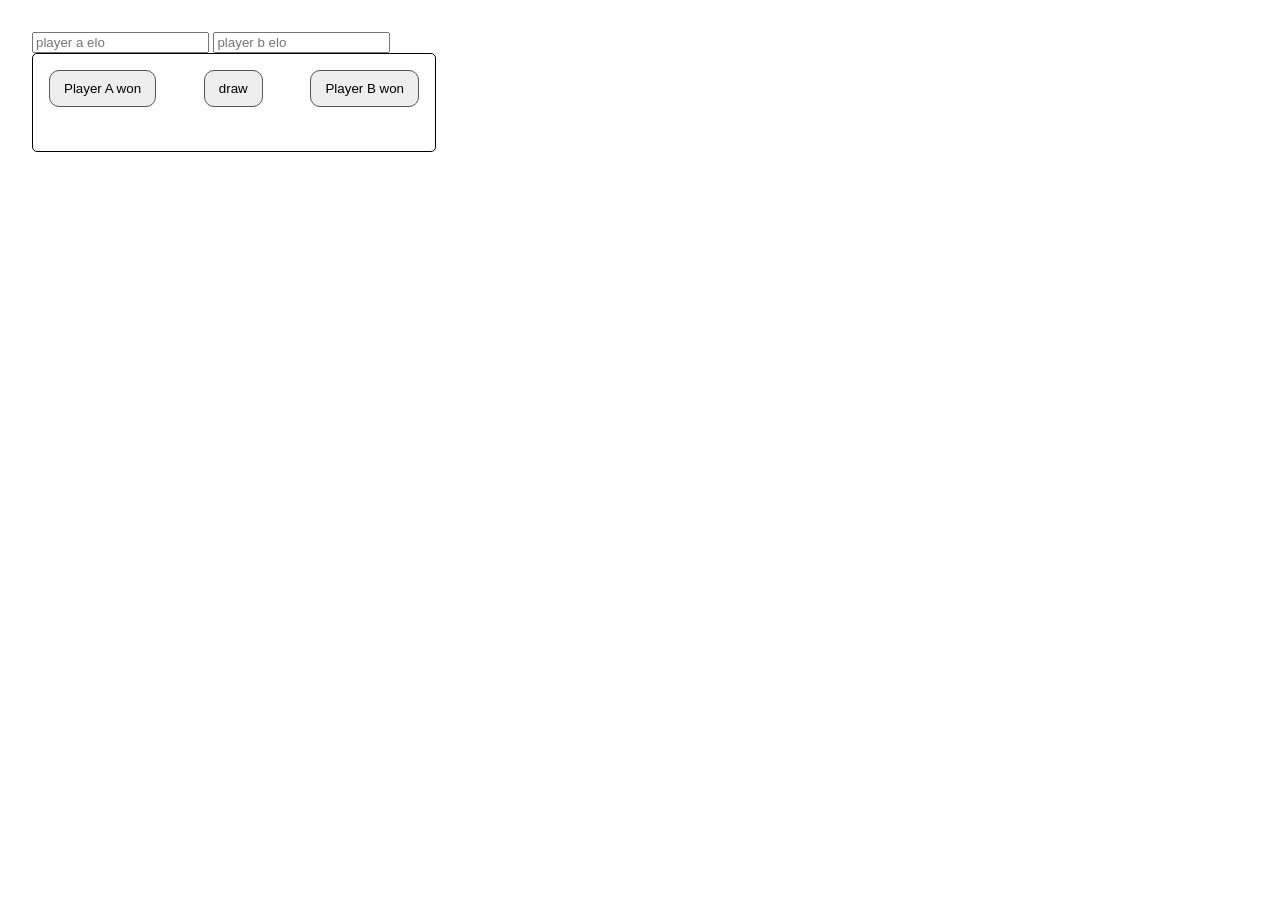
==== html/index.html @ b0cf8546 "another working version :)" ====
<!DOCTYPE html>

<html lang=en>
<head>
	<meta charset="UTF-8">
	<title>Cod is a fish</title>
	<meta name="viewport" content="width=device_width, initial-scale=1" />
	<link rel="stylesheet" href="app.css">
</head>

<body>
	<div>
	<input id="a_elo" type="number" placeholder="player a elo">
	<input id="b_elo" type="number" placeholder="player b elo">
	</div>

	<div class="panel">
		<div class="grid">
			<div class="cell">			
				<button id="a_won">Player A won</button>
				<p class="label" id="a_won_delta"></p>
			</div>
			<div class="cell">
				<button id="draw">draw</button>
				<p class="label" id="draw_delta"></p>
			</div>
			<div class="cell">
				<button id="b_won">Player B won</button>
				<p class="label" id="b_won_delta"></p>
			</div>
		</div>
	</div>
	
	<p id="expected_score"></p>

	<p id="error_msg" class="error"></p>

	<script src="/app.js" defer></script>

</body>
</html>
---- html/app.css ----
body {
	font-family: Arial, Helvetica, sans-serif;
	padding: 24px;
}

.panel {
	width: fit-content;
	min-width: min(370px, 100%);
	border: 1px solid #000;
	border-radius: 5px;
	padding: 16px;
}

.grid {
	display: grid;
	grid-template-columns: repeat(3, max-content);
	justify-content: space-between;
	column-gap: 24px;
	row-gap: 10px;
	align-items: start;
}

.cell {
	display: grid;
	grid-template-rows: auto auto;
	justify-items: center;
}

.cell button {
	width: max-content;
	padding: 10px 14px;
	border: 1px solid #555;
	background: #eeeeee;
	border-radius: 10px;
	cursor: pointer;
	white-space: nowrap;
}

.cell .label {
	text-align: center;
	white-space: nowrap;
	font-size: 14px;
	line-height: 1.2;
}


.error {
	color: red;
}
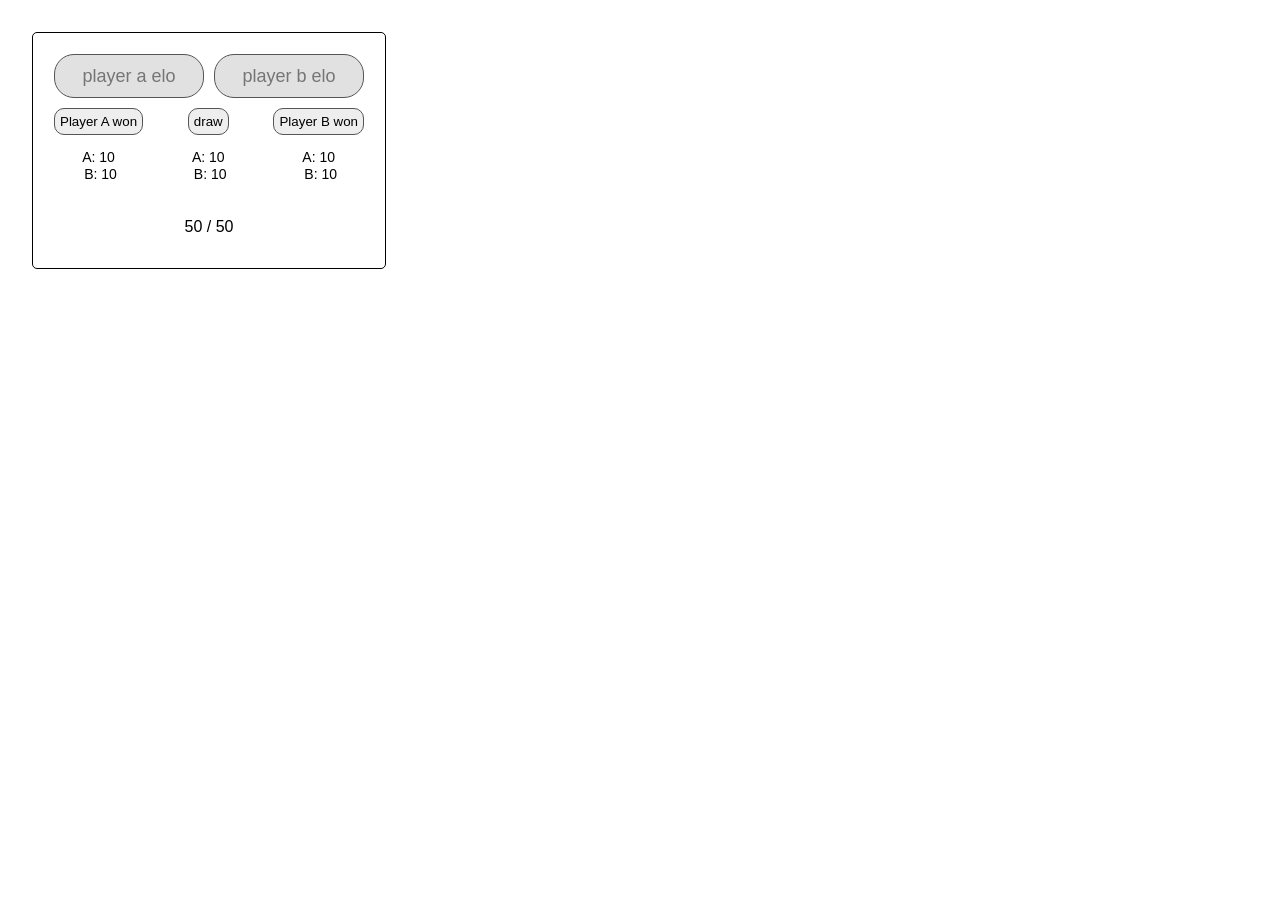
==== commit 0a3b4617: "some more stuff. it's working, so i guess theres that. also more database things." ====
--- a/html/index.html
+++ b/html/index.html
@@ -5,16 +5,15 @@
 	<meta charset="UTF-8">
 	<title>Cod is a fish</title>
 	<meta name="viewport" content="width=device_width, initial-scale=1" />
-	<link rel="stylesheet" href="app.css">
+	<link rel="stylesheet" href="./app.css">
 </head>
 
 <body>
-	<div>
-	<input id="a_elo" type="number" placeholder="player a elo">
-	<input id="b_elo" type="number" placeholder="player b elo">
-	</div>
-
 	<div class="panel">
+		<div class="input">
+			<input id="a_elo" placeholder="player a elo">
+			<input id="b_elo" placeholder="player b elo">
+		</div>
 		<div class="grid">
 			<div class="cell">			
 				<button id="a_won">Player A won</button>
@@ -29,13 +28,16 @@
 				<p class="label" id="b_won_delta"></p>
 			</div>
 		</div>
+		<div class="percentage">
+			<p id="expected_score"></p>
+		</div>
 	</div>
 	
-	<p id="expected_score"></p>
+
 
 	<p id="error_msg" class="error"></p>
 
-	<script src="/app.js" defer></script>
+	<script src="./app.js" defer></script>
 
 </body>
 </html>
--- a/html/app.css
+++ b/html/app.css
@@ -5,17 +5,37 @@
 
 .panel {
 	width: fit-content;
-	min-width: min(370px, 100%);
+	min-width: min(300px, 100%);
 	border: 1px solid #000;
 	border-radius: 5px;
 	padding: 16px;
 }
 
+.input {
+	display: grid;
+	grid-template-columns: repeat(2, 150px);
+	column-gap: 10px;
+	padding: 5px;
+}
+
+.input input {
+	width: max(max-content, 200px);
+	height: 40px;
+	font-size: large;
+	text-align: center;
+	padding: 10px, 10px;
+	border: 1px solid #555;
+	background: #e1e1e1;
+	border-radius: 20px;
+	text-overflow: clip;
+}
+
 .grid {
 	display: grid;
+	padding: 5px;
 	grid-template-columns: repeat(3, max-content);
 	justify-content: space-between;
-	column-gap: 24px;
+	column-gap: 10px;
 	row-gap: 10px;
 	align-items: start;
 }
@@ -28,7 +48,7 @@
 
 .cell button {
 	width: max-content;
-	padding: 10px 14px;
+	padding: 5px 5px;
 	border: 1px solid #555;
 	background: #eeeeee;
 	border-radius: 10px;
@@ -38,9 +58,17 @@
 
 .cell .label {
 	text-align: center;
-	white-space: nowrap;
+	white-space: break-spaces;
 	font-size: 14px;
 	line-height: 1.2;
+}
+
+.percentage {
+	align-items: center;
+}
+
+.percentage p {
+	text-align: center;
 }
 
 
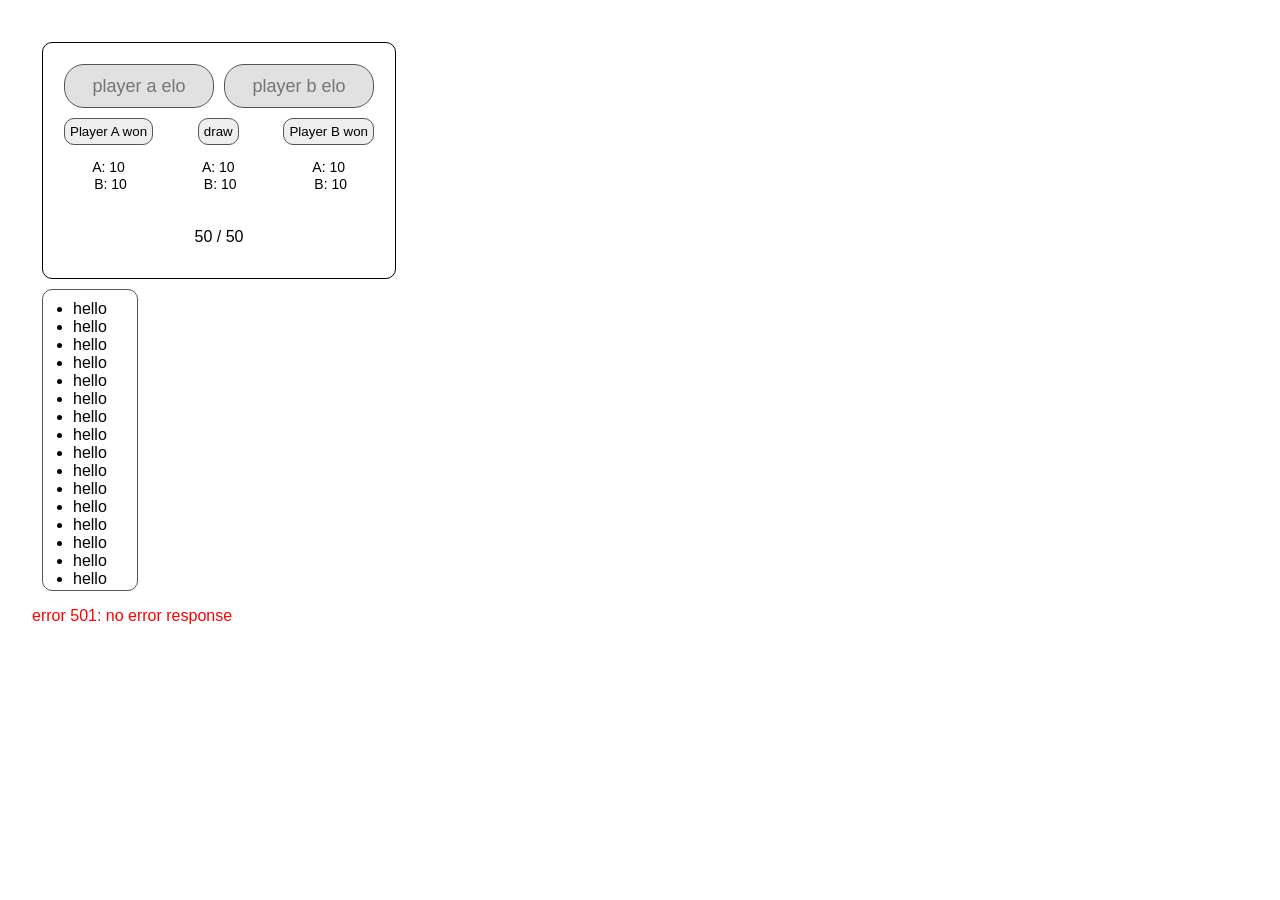
==== commit 2501fc98: "separated code into packages. also started doing login system" ====
--- a/html/index.html
+++ b/html/index.html
@@ -5,7 +5,7 @@
 	<meta charset="UTF-8">
 	<title>Cod is a fish</title>
 	<meta name="viewport" content="width=device_width, initial-scale=1" />
-	<link rel="stylesheet" href="./app.css">
+	<link rel="stylesheet" href="./style.css">
 </head>
 
 <body>
@@ -33,6 +33,39 @@
 		</div>
 	</div>
 	
+	<div class="database">
+		<ul id="transactions" class="transactions">
+			<li>hello</li>
+			<li>hello</li>
+			<li>hello</li>
+			<li>hello</li>
+			<li>hello</li>
+			<li>hello</li>
+			<li>hello</li>
+			<li>hello</li>
+			<li>hello</li>
+			<li>hello</li>
+			<li>hello</li>
+			<li>hello</li>
+			<li>hello</li>
+			<li>hello</li>
+			<li>hello</li>
+			<li>hello</li>
+			<li>hello</li>
+			<li>hello</li>
+			<li>hello</li>
+			<li>hello</li>
+			<li>hello</li>
+			<li>hello</li>
+			<li>hello</li>
+			<li>hello</li>
+			<li>hello</li>
+			<li>hello</li>
+			<li>hello</li>
+			<li>hello</li>
+		</ul>
+	</div>
+	
 
 
 	<p id="error_msg" class="error"></p>
--- a/html/style.css
+++ b/html/style.css
@@ -0,0 +1,93 @@
+body {
+	font-family: Arial, Helvetica, sans-serif;
+	padding: 24px;
+}
+
+.panel {
+	width: fit-content;
+	min-width: min(300px, 100%);
+	border: 1px solid #000;
+	border-radius: 10px;
+	padding: 16px;
+	margin: 10px;
+	
+}
+
+.input {
+	display: grid;
+	grid-template-columns: repeat(2, 150px);
+	column-gap: 10px;
+	padding: 5px;
+}
+
+.input input {
+	width: max(max-content, 200px);
+	height: 40px;
+	font-size: large;
+	text-align: center;
+	padding: 10px, 10px;
+	border: 1px solid #555;
+	background: #e1e1e1;
+	border-radius: 20px;
+	text-overflow: clip;
+}
+
+.grid {
+	display: grid;
+	padding: 5px;
+	grid-template-columns: repeat(3, max-content);
+	justify-content: space-between;
+	column-gap: 10px;
+	row-gap: 10px;
+	align-items: start;
+}
+
+.cell {
+	display: grid;
+	grid-template-rows: auto auto;
+	justify-items: center;
+}
+
+.cell button {
+	width: max-content;
+	padding: 5px 5px;
+	border: 1px solid #555;
+	background: #eeeeee;
+	border-radius: 10px;
+	cursor: pointer;
+	white-space: nowrap;
+}
+
+.cell .label {
+	text-align: center;
+	white-space: break-spaces;
+	font-size: 14px;
+	line-height: 1.2;
+}
+
+.percentage {
+	align-items: center;
+}
+
+.percentage p {
+	text-align: center;
+}
+
+.database {
+	max-height: 300px;
+	max-width: fit-content;
+	overflow-y: auto;
+	border: 1px solid #555;
+	border-radius: 10px;
+	margin: 10px;
+}
+
+.transactions{
+	margin: 10px;
+	padding-left: 20px;
+	padding-right: 20px;
+}
+
+.error {
+	color: red;
+}
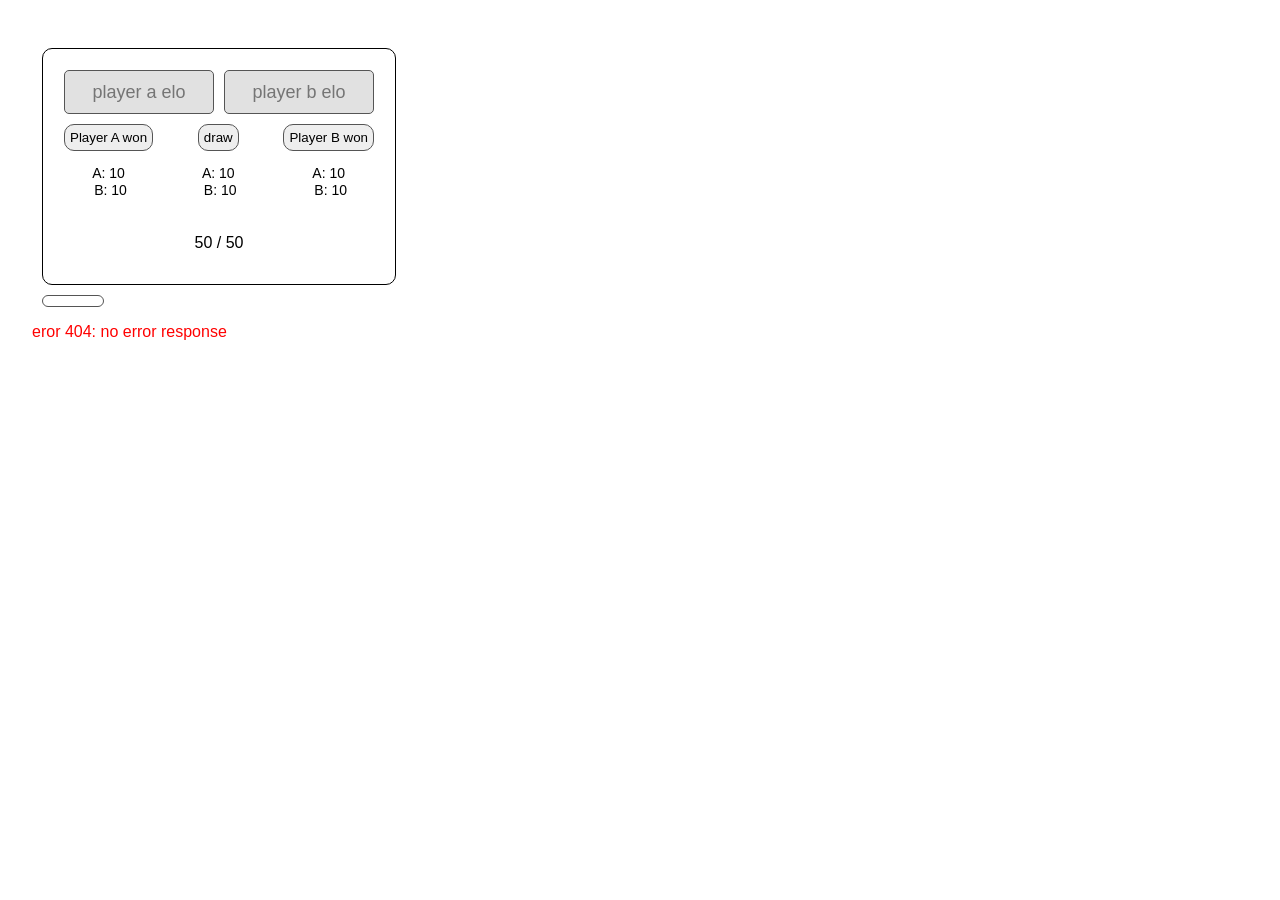
==== commit f1b4b3c6: "did registerring i think" ====
--- a/html/index.html
+++ b/html/index.html
@@ -9,13 +9,27 @@
 </head>
 
 <body>
-	<div class="panel">
+	<div class="top-bar">
+		<div class="account">
+			<p id="account_name"></p>
+		</div>
+		<div class="login">
+			<a href="/login" id="login"></a>
+		</div>
+		<div class="logout">
+			<a href="/api/auth/logout" id="logout"></a>
+		</div>
+		<div class="register">
+			<a href="/register" id="register"></a>
+		</div>
+	</div>
+  <div class="panel">
 		<div class="input">
 			<input id="a_elo" placeholder="player a elo">
 			<input id="b_elo" placeholder="player b elo">
 		</div>
 		<div class="grid">
-			<div class="cell">			
+			<div class="cell">
 				<button id="a_won">Player A won</button>
 				<p class="label" id="a_won_delta"></p>
 			</div>
@@ -35,34 +49,6 @@
 	
 	<div class="database">
 		<ul id="transactions" class="transactions">
-			<li>hello</li>
-			<li>hello</li>
-			<li>hello</li>
-			<li>hello</li>
-			<li>hello</li>
-			<li>hello</li>
-			<li>hello</li>
-			<li>hello</li>
-			<li>hello</li>
-			<li>hello</li>
-			<li>hello</li>
-			<li>hello</li>
-			<li>hello</li>
-			<li>hello</li>
-			<li>hello</li>
-			<li>hello</li>
-			<li>hello</li>
-			<li>hello</li>
-			<li>hello</li>
-			<li>hello</li>
-			<li>hello</li>
-			<li>hello</li>
-			<li>hello</li>
-			<li>hello</li>
-			<li>hello</li>
-			<li>hello</li>
-			<li>hello</li>
-			<li>hello</li>
 		</ul>
 	</div>
 	
--- a/html/style.css
+++ b/html/style.css
@@ -28,7 +28,7 @@
 	padding: 10px, 10px;
 	border: 1px solid #555;
 	background: #e1e1e1;
-	border-radius: 20px;
+	border-radius: 5px;
 	text-overflow: clip;
 }
 
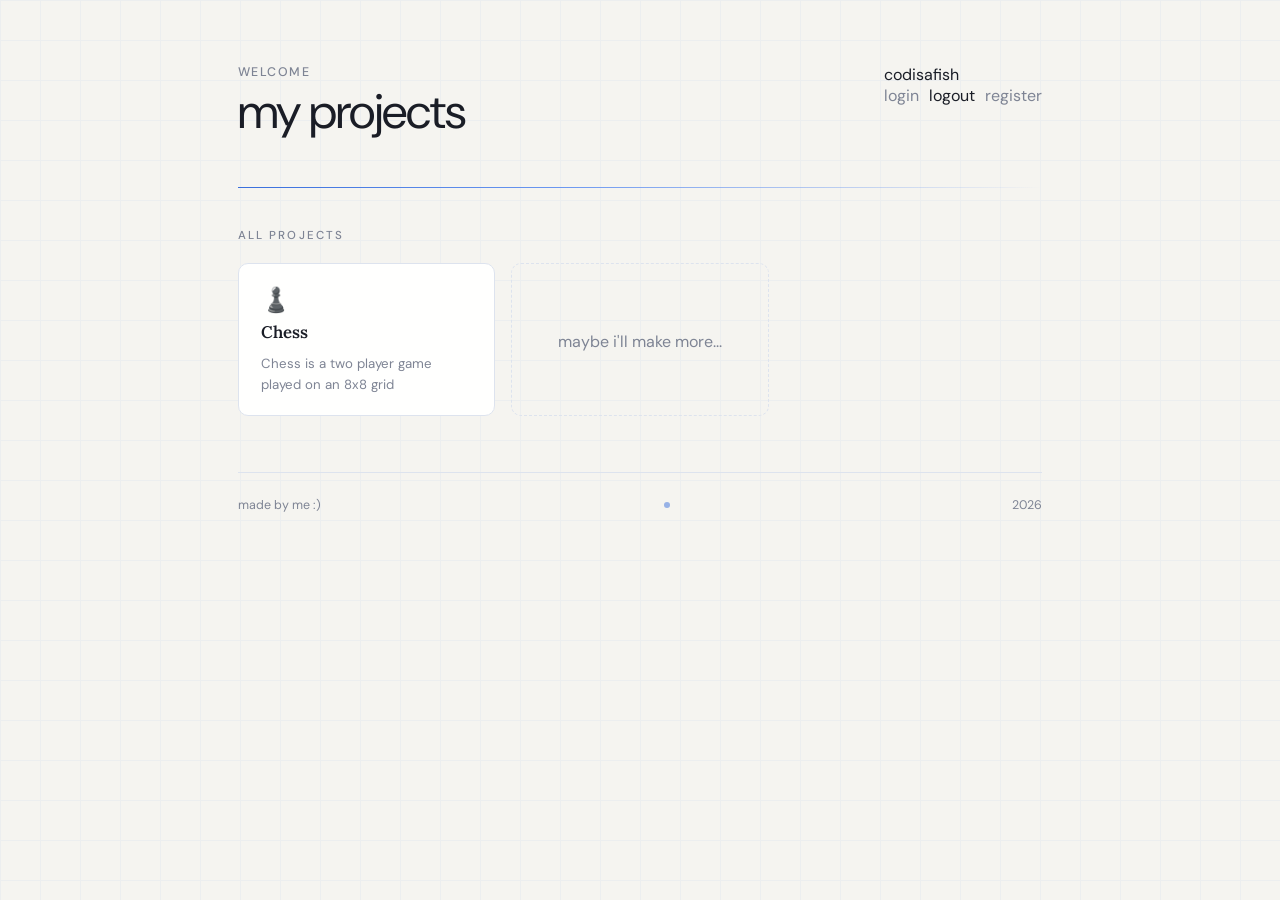
==== commit c65f87d6: "website design changes" ====
--- a/html/index.html
+++ b/html/index.html
@@ -1,62 +1,61 @@
 <!DOCTYPE html>
+<html lang="en">
+<head>
+  <meta charset="UTF-8">
+  <meta name="viewport" content="width=device-width, initial-scale=1.0">
+  <title>Cod is a fish</title>
+  <link rel="preconnect" href="https://fonts.googleapis.com">
+  <link href="https://fonts.googleapis.com/css2?family=Lora:ital,wght@0,400;0,600;1,400&family=DM+Sans:wght@300;400;500&display=swap" rel="stylesheet">
+  <link rel="stylesheet" href="./style.css">
+</head>
+<body>
+  <div class="wrapper">
 
-<html lang=en>
-<head>
-	<meta charset="UTF-8">
-	<title>Cod is a fish</title>
-	<meta name="viewport" content="width=device_width, initial-scale=1" />
-	<link rel="stylesheet" href="./style.css">
-</head>
+    <header>
+      <div>
+        <div class="header-tag">welcome</div>
+        <h1 class="site-title">my projects</h1>
+      </div>
+      <div class="account">
+        <div class="user_info">
+          <div id="username">codisafish</div>
+        </div>
+        <div class="buttons">
+          <div class="login" id="login">
+            <a class="login_btn" href="/login">login</a>
+          </div>
+          <div class="logout" id="logout">
+            <a class="logout_btn" href="/api/auth/logout">logout</a>
+          </div>
+          <div class="register" id="register">
+            <a class="register_btn" href="/register">register</a>
+          </div>
+        </div>
+      </div>
+    </header>
 
-<body>
-	<div class="top-bar">
-		<div class="account">
-			<p id="account_name"></p>
-		</div>
-		<div class="login">
-			<a href="/login" id="login"></a>
-		</div>
-		<div class="logout">
-			<a href="/api/auth/logout" id="logout"></a>
-		</div>
-		<div class="register">
-			<a href="/register" id="register"></a>
-		</div>
-	</div>
-  <div class="panel">
-		<div class="input">
-			<input id="a_elo" placeholder="player a elo">
-			<input id="b_elo" placeholder="player b elo">
-		</div>
-		<div class="grid">
-			<div class="cell">
-				<button id="a_won">Player A won</button>
-				<p class="label" id="a_won_delta"></p>
-			</div>
-			<div class="cell">
-				<button id="draw">draw</button>
-				<p class="label" id="draw_delta"></p>
-			</div>
-			<div class="cell">
-				<button id="b_won">Player B won</button>
-				<p class="label" id="b_won_delta"></p>
-			</div>
-		</div>
-		<div class="percentage">
-			<p id="expected_score"></p>
-		</div>
-	</div>
-	
-	<div class="database">
-		<ul id="transactions" class="transactions">
-		</ul>
-	</div>
-	
+    <div class="divider"></div>
 
+    <div class="section-label">all projects</div>
 
-	<p id="error_msg" class="error"></p>
+    <div class="grid" id="projectGrid">
+      <a href="/chess" class="card">
+        <div class="card-icon">♟️</div>
+        <div class="card-name">Chess</div>
+        <div class="card-desc">Chess is a two player game played on an 8x8 grid</div>
+      </a>
 
-	<script src="./app.js" defer></script>
-
+      <div class="card card-placeholder">
+        maybe i'll make more...
+      </div>
+    </div>
+    <footer>
+      <span>made by me :)</span>
+      <div class="footer-dot"></div>
+      <span id="year"></span>
+    </footer>
+  </div>
+  <script src="./script.js"></script>
 </body>
 </html>
+
--- a/html/style.css
+++ b/html/style.css
@@ -1,93 +1,259 @@
+*, *::before, *::after { box-sizing: border-box; margin: 0; padding: 0;}
+
+:root {
+  --bg:       #f5f4f0;
+  --surface:  #fffffe;
+  --border:   #dde3ee;
+  --blue:     #3a6fdc;
+  --blue-mid: #6b97f0;
+  --blue-pale:#e8eefb;
+  --ink:      #1a1d26;
+  --muted:    #7e8494;
+  --radius:   10px;
+}
+
+html {scroll-behavior: smooth;}
+
 body {
-	font-family: Arial, Helvetica, sans-serif;
-	padding: 24px;
-}
-
-.panel {
-	width: fit-content;
-	min-width: min(300px, 100%);
-	border: 1px solid #000;
-	border-radius: 10px;
-	padding: 16px;
-	margin: 10px;
-	
-}
-
-.input {
-	display: grid;
-	grid-template-columns: repeat(2, 150px);
-	column-gap: 10px;
-	padding: 5px;
-}
-
-.input input {
-	width: max(max-content, 200px);
-	height: 40px;
-	font-size: large;
-	text-align: center;
-	padding: 10px, 10px;
-	border: 1px solid #555;
-	background: #e1e1e1;
-	border-radius: 5px;
-	text-overflow: clip;
+  font-family: "DM Sans", sans-serif;
+  background: var(--bg);
+  color: var(--ink);
+  min-height: 100vh;
+  overflow-x: hidden;
+}
+
+body::before{
+  content: "";
+  position: fixed;
+  inset: 0;
+  background-image: 
+    linear-gradient(var(--border) 1px, transparent 1px),
+    linear-gradient(90deg, var(--border) 1px, transparent 1px);
+  background-size: 40px 40px;
+  opacity: 0.35;
+  pointer-events: none;
+  z-index: 0;
+}
+
+.wrapper {
+  position: relative;
+  z-index: 1;
+  max-width: 860px;
+  margin: 0 auto;
+  padding: 0 28px 80px;
+}
+
+header {
+  padding: 64px 0 48px;
+  display: flex;
+  align-items: flex-end;
+  justify-content: space-between;
+  gap: 24px;
+  flex-wrap: wrap;
+}
+
+.site-title {
+  font-family: "DM Sans" sans-serif;
+  font-size: clamp(2rem, 5vw, 3rem);
+  font-weight: 400;
+  line-height: 1.1;
+  letter-spacing: -0.02em;
+  color: var(--ink);
+}
+
+.header-tag {
+  font-size: 0.78rem;
+  font-weight: 500;
+  letter-spacing: 0.12em;
+  text-transform: uppercase;
+  color: var(--muted);
+  padding-bottom: 6px;
+}
+
+.account {
+  display: flex;
+  flex-direction: column;
+  align-self: flex-start;
+}
+
+.buttons {
+  display: flex;
+  gap: 10px;
+}
+
+.login_btn {
+  text-decoration: none;
+  color: var(--muted);
+  background-color: transparent;
+}
+
+.login_btn:hover {
+  color: var(--blue-mid);
+}
+
+.logout_btn {
+  text-decoration: none;
+  color: var(--ink);
+}
+
+.logout_btn:hover {
+  color: var(--blue-mid);
+}
+
+.register_btn {
+  text-decoration: none;
+  color: var(--muted);
+}
+
+.register_btn:hover {
+  color: var(--blue-mid);
+}
+
+.divider {
+  width: 100%;
+  height: 1.5px;
+  background: linear-gradient(90deg, var(--blue) 0%, var(--blue-mid) 40%, transparent 100%);
+  margin-bottom: 40px;
+  opacity: 0.5;
+}
+
+.section-label {
+  font-size: 0.72rem;
+  font-weight: 500;
+  letter-spacing: 0.18em;
+  text-transform: uppercase;
+  color: var(--muted);
+  margin-bottom: 20px;
 }
 
 .grid {
-	display: grid;
-	padding: 5px;
-	grid-template-columns: repeat(3, max-content);
-	justify-content: space-between;
-	column-gap: 10px;
-	row-gap: 10px;
-	align-items: start;
-}
-
-.cell {
-	display: grid;
-	grid-template-rows: auto auto;
-	justify-items: center;
-}
-
-.cell button {
-	width: max-content;
-	padding: 5px 5px;
-	border: 1px solid #555;
-	background: #eeeeee;
-	border-radius: 10px;
-	cursor: pointer;
-	white-space: nowrap;
-}
-
-.cell .label {
-	text-align: center;
-	white-space: break-spaces;
-	font-size: 14px;
-	line-height: 1.2;
-}
-
-.percentage {
-	align-items: center;
-}
-
-.percentage p {
-	text-align: center;
-}
-
-.database {
-	max-height: 300px;
-	max-width: fit-content;
-	overflow-y: auto;
-	border: 1px solid #555;
-	border-radius: 10px;
-	margin: 10px;
-}
-
-.transactions{
-	margin: 10px;
-	padding-left: 20px;
-	padding-right: 20px;
-}
-
-.error {
-	color: red;
-}
+  display: grid;
+  grid-template-columns: repeat(auto-fill, minmax(240px, 1fr));
+  gap: 16px;
+  margin-bottom: 56px;
+}
+
+.card {
+  background: var(--surface);
+  border: 1.5px solid var(--border);
+  border-radius: var(--radius);
+  padding: 24px 22px 20px;
+  text-decoration: none;
+  color: inherit;
+  display: flex;
+  flex-direction: column;
+  gap: 10px;
+  position: relative;
+  overflow: hidden;
+  transition: transform 0.2s ease, box-shadow 0.2s ease, border-color 0.2s ease;
+  cursor: pointer;
+  
+
+  opacity: 0;
+  transform: translateY(18px);
+  animation: fadeUp 0.45s ease forwards;
+}
+
+.card:nth-child(1) { animation-delay: 0.05s; }
+.card:nth-child(2) { animation-delay: 0.12s; }
+.card:nth-child(3) { animation-delay: 0.19s; }
+.card:nth-child(4) { animation-delay: 0.26s; }
+.card:nth-child(5) { animation-delay: 0.33s; }
+.card:nth-child(6) { animation-delay: 0.40s; }
+
+@keyframes fadeUp {
+  to { opacity: 1; transform: translateY(0); }
+}
+
+.card::before {
+  content: '';
+  position: absolute;
+  top: 0; left: 0; right: 0;
+  height: 3px;
+  background: linear-gradient(90deg, var(--blue), var(--blue-mid));
+  opacity: 0;
+  transition: opacity 0.2s ease;
+}
+
+.card:hover {
+  transform: translateY(-3px);
+  box-shadow: 0 8px 28px rgba(58, 111, 220, 0.12);
+  border-color: var(--blue-mid);
+}
+
+.card:hover::before { opacity: 1; }
+
+.card-icon {
+  font-size: 1.5rem;
+  line-height: 1;
+  user-select: none;
+}
+
+.card-name {
+  font-family: 'Lora', serif;
+  font-size: 1.05rem;
+  font-weight: 600;
+  color: var(--ink);
+  line-height: 1.3;
+}
+
+.card-desc {
+  font-size: 0.83rem;
+  color: var(--muted);
+  line-height: 1.55;
+  flex: 1;
+}
+
+.card-placeholder {
+  border-style: dashed;
+  border-color: var(--border);
+  background: transparent;
+  align-items: center;
+  justify-content: center;
+  text-align: center;
+  gap: 6px;
+  color: var(--muted);
+  min-height: 140px;
+}
+
+.card-placeholder span {
+  font-size: 0.8rem;
+}
+
+.card-placeholder:hover {
+  border-color: var(--blue-mid);
+  box-shadow: none;
+  color: var(--blue);
+}
+
+footer {
+  border-top: 1.5px solid var(--border);
+  padding-top: 24px;
+  display: flex;
+  align-items: center;
+  justify-content: space-between;
+  flex-wrap: wrap;
+  gap: 12px;
+}
+
+footer span {
+  font-size: 0.78rem;
+  color: var(--muted);
+}
+
+.footer-dot {
+  width: 6px; height: 6px;
+  border-radius: 50%;
+  background: var(--blue);
+  opacity: 0.5;
+}
+
+header {
+  opacity: 0;
+  animation: fadeUp 0.5s ease 0s forwards;
+}
+
+.divider {
+  opacity: 0;
+  animation: fadeUp 0.4s ease 0.15s forwards;
+}
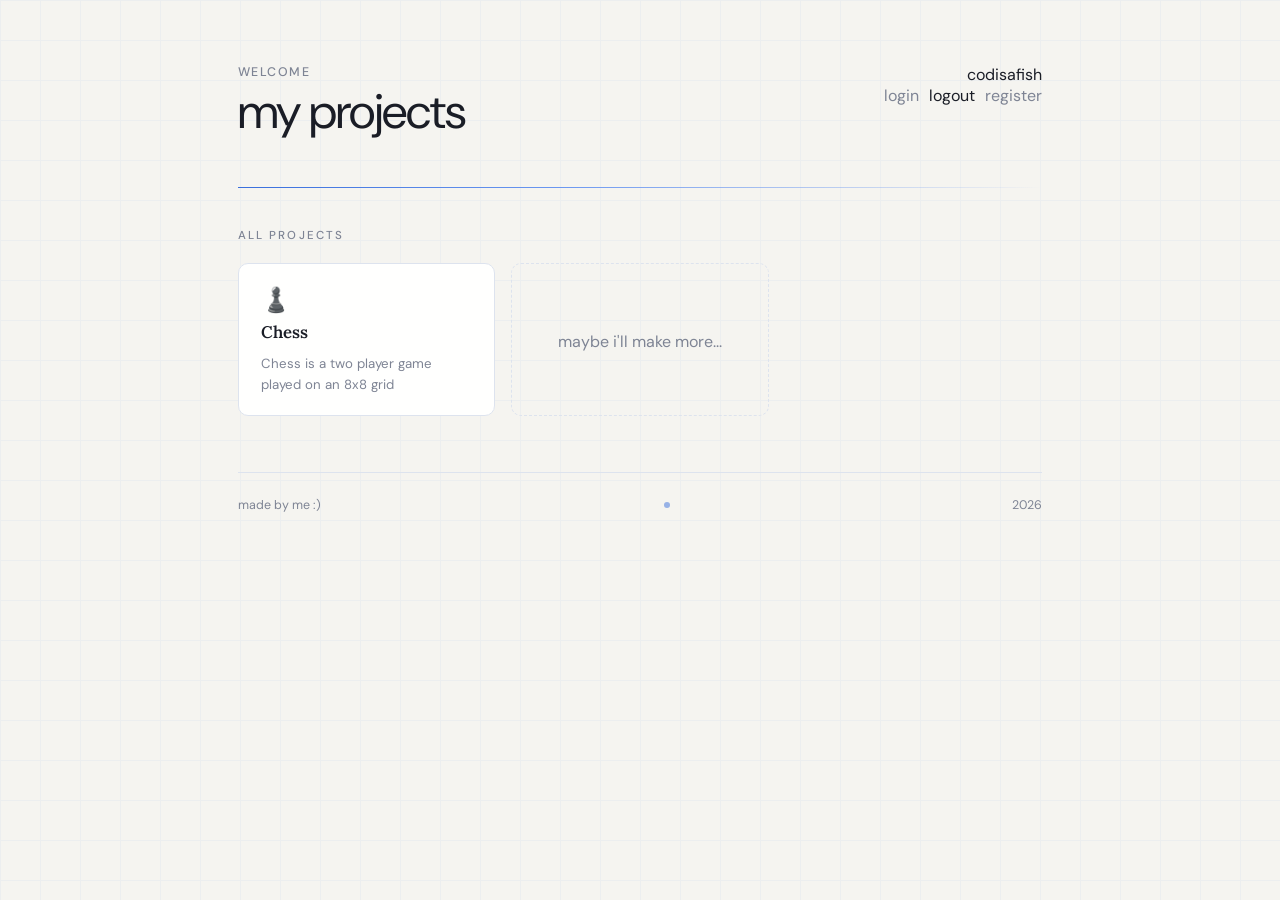
==== commit d7233d89: "i did some auth stuff. anyway, now the remember_me token should actually work." ====
--- a/html/index.html
+++ b/html/index.html
@@ -4,6 +4,7 @@
   <meta charset="UTF-8">
   <meta name="viewport" content="width=device-width, initial-scale=1.0">
   <title>Cod is a fish</title>
+  <link rel="icon" type="image/svg+xml" href="/favicon.svg">
   <link rel="preconnect" href="https://fonts.googleapis.com">
   <link href="https://fonts.googleapis.com/css2?family=Lora:ital,wght@0,400;0,600;1,400&family=DM+Sans:wght@300;400;500&display=swap" rel="stylesheet">
   <link rel="stylesheet" href="./style.css">
--- a/html/style.css
+++ b/html/style.css
@@ -74,6 +74,7 @@
   display: flex;
   flex-direction: column;
   align-self: flex-start;
+  align-items: flex-end;
 }
 
 .buttons {
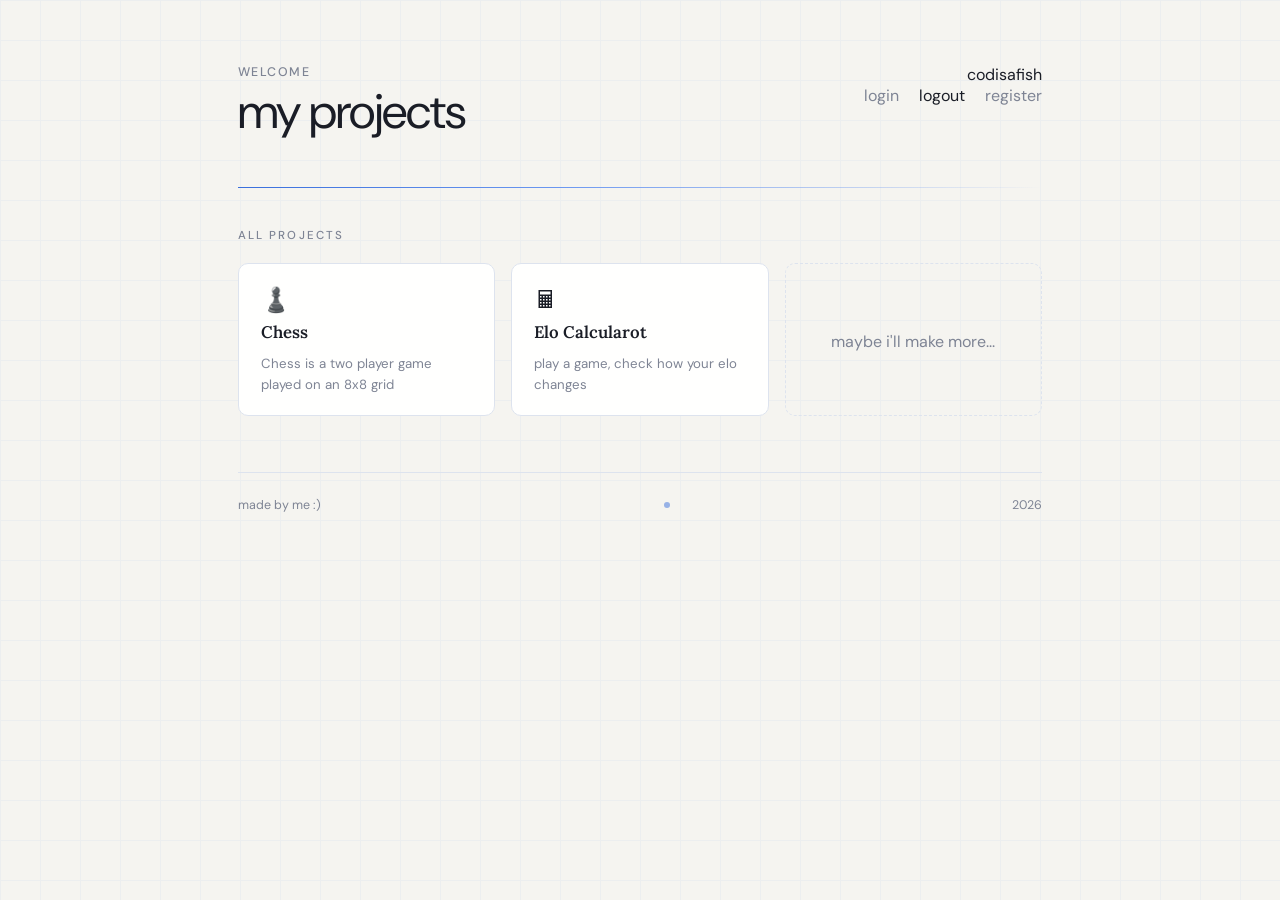
==== commit 30d5c9de: "some notification, idk dude." ====
--- a/html/index.html
+++ b/html/index.html
@@ -46,6 +46,12 @@
         <div class="card-desc">Chess is a two player game played on an 8x8 grid</div>
       </a>
 
+      <a href="/elo_calculator" class="card">
+        <div class="card-icon">🖩</div>
+        <div class="card-name">Elo Calcularot</div>
+        <div class="card-desc">play a game, check how your elo changes</div>
+      </a>
+
       <div class="card card-placeholder">
         maybe i'll make more...
       </div>
@@ -56,7 +62,8 @@
       <span id="year"></span>
     </footer>
   </div>
-  <script src="./script.js"></script>
+  <ul class="notifications" id="notifications"></ul>
+  <script type="module" src="./script.js"></script>
 </body>
 </html>
 
--- a/html/style.css
+++ b/html/style.css
@@ -257,4 +257,76 @@
 .divider {
   opacity: 0;
   animation: fadeUp 0.4s ease 0.15s forwards;
-}+}
+
+
+/*
+
+NOTIFICATIONS!!!!!
+
+*/
+
+.notifications {
+  position: absolute;
+  z-index: 2;
+  top: 10px;
+  left: 10px;
+  display: flex;
+  flex-direction: column;
+  gap: 2px;
+}
+
+@keyframes pop-in-out{
+  0%   { opacity: 0; transform: translateX(-10px) }
+  5%   { opacity: 1; transform: translateX(0) }
+  90%  { opacity: 1; transform: translateX(0) }
+  100% { opacity: 0; transform: translateX(-10px) }
+}
+
+.notification {
+  display: flex;
+  flex-direction: column;
+  gap: 6px;
+  height: fit-content;
+  width: fit-content;
+  overflow: hidden;
+  border: 1px solid var(--border);
+  background-color: var(--surface);
+  border-radius: var(--radius);
+  padding: 10px;
+  box-shadow: 0 0 28px rgba(58, 111, 220, 0.12);
+  animation: pop-in-out 5000ms ease forwards;
+}
+
+.notification::before {
+  content: "";
+  position: absolute;
+  top: 0;
+  left: 0;
+  right: 0;
+  height: 3px;
+  background: linear-gradient(90deg, var(--blue), var(--blue-mid));
+}
+
+.buttons {
+  display: flex;
+  align-self: flex-end;
+  gap: 20px;
+}
+
+.accept_btn {
+  border: none;
+  border-radius: var(--radius);
+  background-color: rgb(108, 182, 108);
+  color: var(--surface);
+  padding: 5px 40px;
+}
+
+.decline_btn {
+  border: none;
+  border-radius: var(--radius);
+  background-color: rgb(210, 80, 80);
+  color: var(--surface);
+  padding: 5px 40px;
+}
+
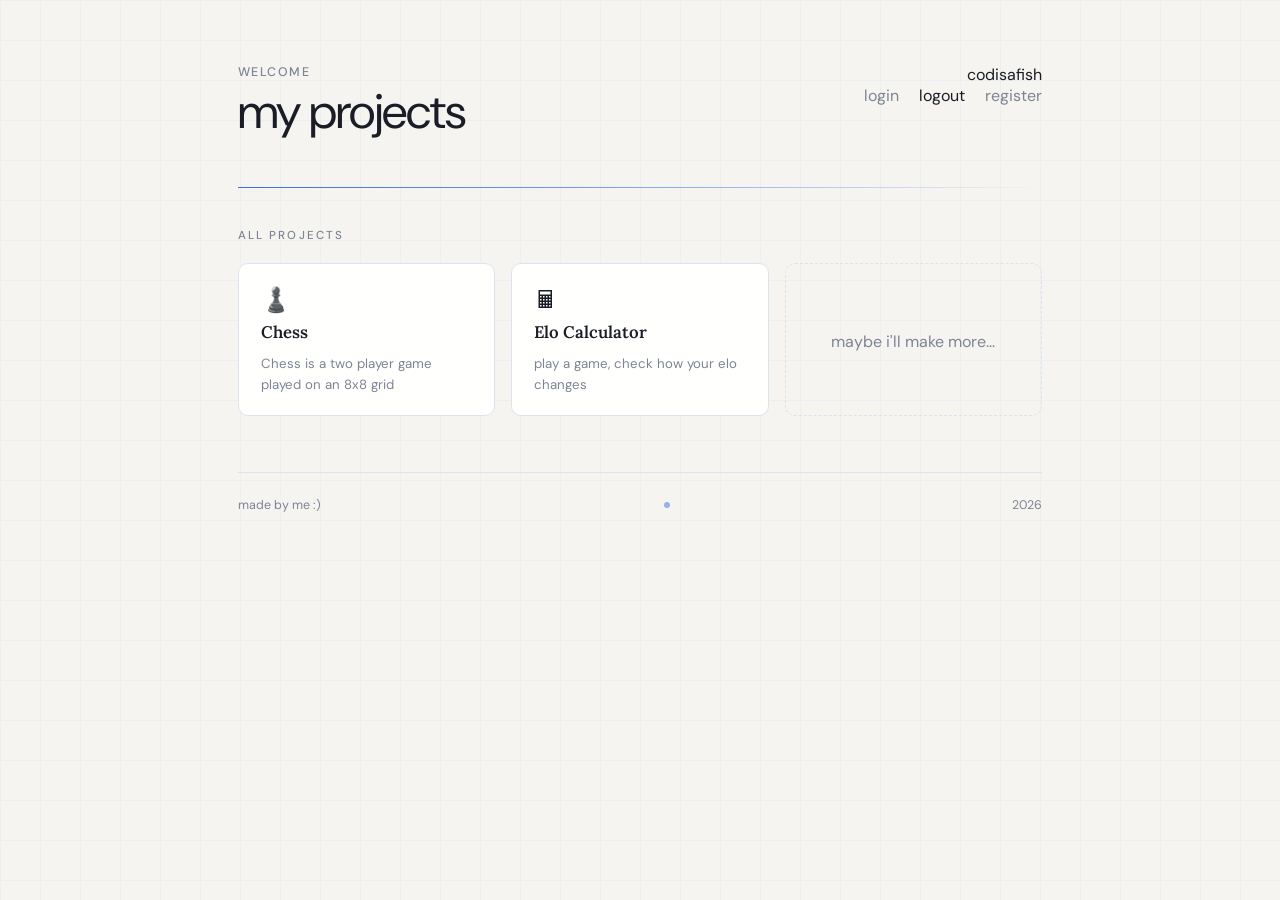
==== commit f957bbe9: "changes n stuff" ====
--- a/html/index.html
+++ b/html/index.html
@@ -48,7 +48,7 @@
 
       <a href="/elo_calculator" class="card">
         <div class="card-icon">🖩</div>
-        <div class="card-name">Elo Calcularot</div>
+        <div class="card-name">Elo Calculator</div>
         <div class="card-desc">play a game, check how your elo changes</div>
       </a>
 
